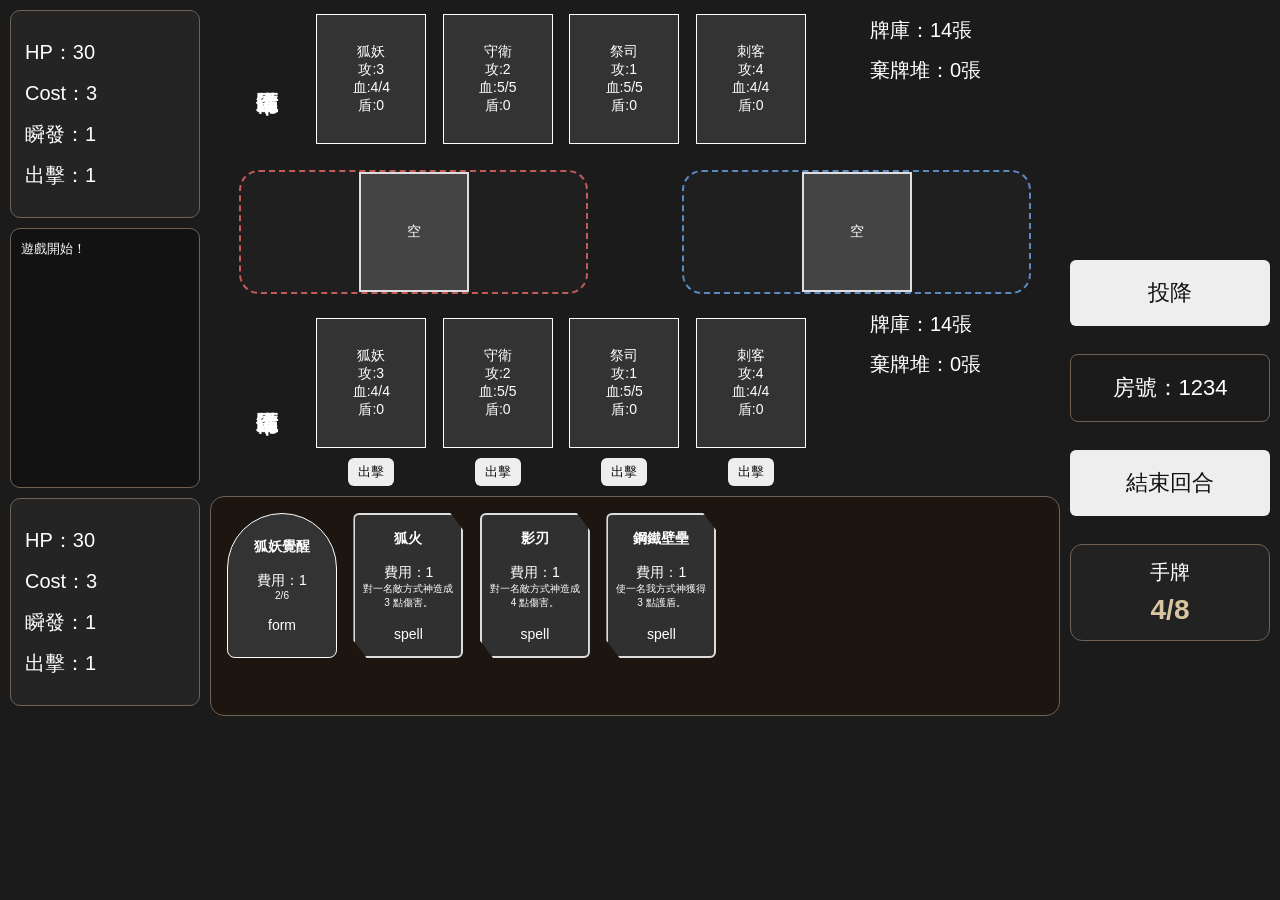
==== game.html @ 668560de "Update game.html" ====
<!DOCTYPE html>
<html lang="zh-TW">
<head>
    <meta charset="UTF-8">
    <meta name="viewport" content="width=device-width, initial-scale=1.0">
    <title>百聞牌簡化版</title>
    <link rel="stylesheet" href="style.css">
</head>
<body>

<div id="game" class="board-layout">

    <!-- 左側：敵方本體 / 戰鬥紀錄 / 我方本體 -->
    <aside id="left-panel">
        <div id="enemy-status" class="side-status"></div>

        <div id="battle-log" class="area-box"></div>

        <div id="player-status" class="side-status"></div>
    </aside>

    <!-- 中央戰場 -->
    <main id="center-panel">

        <!-- 敵方準備區 + 牌庫資訊 -->
        <section id="enemy-row" class="field-row">
            <div id="enemy-bench" class="bench-line"></div>
            <div id="enemy-deck-info" class="deck-info"></div>
        </section>

        <!-- 敵我戰鬥區 -->
        <section id="combat-row">
            <div id="enemy-combat" class="combat-box"></div>
            <div id="player-combat" class="combat-box"></div>
        </section>

        <!-- 我方準備區 + 牌庫資訊 -->
        <section id="player-row" class="field-row">
            <div id="player-bench" class="bench-line"></div>
            <div id="player-deck-info" class="deck-info"></div>
        </section>

        <!-- 手牌區 -->
        <section id="hand-area"></section>

    </main>

    <!-- 右側按鈕 -->
    <aside id="right-panel">
        <button onclick="surrender()">投降</button>
        <div class="room-box">房號：1234</div>
        <button onclick="endTurn()">結束回合</button>
        <div class="hand-count-box">
        <div>手牌</div>
        <div id="hand-count-text">4/8</div>
</div>
    </aside>

</div>

<!-- 載入順序不能亂 -->
<script src="cards.js"></script>
<script src="characters.js"></script>

<script src="combat.js"></script>
<script src="turn.js"></script>
<script src="death.js"></script>
<script src="effects.js"></script>
<!-- <script src="response.js"></script> -->
<script src="passive.js"></script>

<script src="ui.js"></script>
<script src="ai.js"></script>

<script src="game.js"></script>
    
</body>
</html>
---- style.css ----
html, body{
    width:100%;
    height:100%;
    margin:0;
    padding:0;
}

body{
    background:#1b1b1b;
    color:white;
    font-family:sans-serif;
    overflow:hidden;
}

/* =========================
   遊戲主版面
========================= */

#game.board-layout{
    width:100vw;
    height:100vh;

    display:grid;

    grid-template-columns:190px 1fr 200px;
    grid-template-rows:1fr;

    gap:10px;
    padding:10px;

    box-sizing:border-box;

    overflow:hidden;
}
/* =========================
   左側
========================= */

#left-panel{
    display:flex;
    flex-direction:column;
    gap:10px;
    overflow:hidden;
}

.side-status{
    border:1px solid #6f6255;
    border-radius:10px;
    background:rgba(255,255,255,0.04);

    padding:14px;
    min-height:120px;

    box-sizing:border-box;
}

.side-status h2{
    font-size:28px;
    margin:0 0 20px;
}

.side-status p{
    font-size:20px;
    margin:14px 0;
}

#battle-log{
    height:260px;

    border:1px solid #6f6255;
    border-radius:10px;

    background:rgba(0,0,0,0.35);

    padding:10px;

    overflow-y:auto;

    font-size:13px;
    line-height:1.5;
    text-align:left;

    box-sizing:border-box;

    flex:none;
}
/* =========================
   中央區
========================= */

#center-panel{
    display:flex;
    flex-direction:column;

    justify-content:flex-start;

    gap:10px;

    min-height:0;

    overflow:hidden;
}
.field-row{
    display:grid;
    grid-template-columns:1fr 190px;

    gap:16px;
    align-items:start;
}

/* =========================
   準備區
========================= */

.bench-wrapper{
    padding-top:8px;
}

.bench-line{
    display:flex;
    justify-content:center;
    align-items:center;

    gap:18px;

    height:100%;
    overflow:hidden;
}

.bench-title{
    writing-mode:vertical-rl;

    font-size:22px;
    font-weight:bold;

    margin-right:10px;
}

#enemy-bench{
    transform:translateY(-10px);
}

/* =========================
   牌庫資訊
========================= */

.deck-info{
    font-size:20px;
    line-height:2;
    text-align:left;
}

/* =========================
   中央戰鬥區
========================= */

#combat-row{
    display:grid;
    grid-template-columns:0.8fr 0.8fr;

    gap:36px;

    align-items:start;
}

.combat-box{
    width:85%;
    margin:0 auto;
    height:120px;

    border:2px dashed #666;
    border-radius:20px;

    background:rgba(255,255,255,0.02);

    display:flex;
    justify-content:center;
    align-items:center;

    position:relative;
}

#enemy-combat{
    border-color:#c35b5b;
}

#player-combat{
    border-color:#5b8ac3;
}

/* =========================
   右側
========================= */

#right-panel{
    display:flex;
    flex-direction:column;
    justify-content:center;

    gap:28px;
}

#right-panel button,
.room-box{
    width:100%;

    padding:18px;

    font-size:22px;

    box-sizing:border-box;
}

.room-box{
    border:1px solid #6f6255;
    border-radius:8px;

    text-align:center;
}

/* =========================
   手牌區
========================= */

#hand-area{
    overflow:hidden;
}

.hand-zone{
    height:220px;

    border:1px solid #6f6255;
    border-radius:14px;

    background:rgba(30,20,15,0.85);

    padding:10px;

    box-sizing:border-box;

    overflow-x:auto;
    overflow-y:hidden;

    white-space:nowrap;
}

/* =========================
   卡牌
========================= */

.card{
    position:relative;

    display:inline-flex;
    flex-direction:column;
    justify-content:center;
    align-items:center;
    vertical-align:top;

    width:110px;
    min-width:110px;
    height:130px;

    padding:8px;
    margin:6px;

    border:1px solid white;

    background:#333;
    color:white;

    font-size:14px;
    text-align:center;
    word-break:break-word;

    box-sizing:border-box;

    cursor:pointer;

    overflow:hidden;
}

.battle-card{
    width:90px;
    height:120px;

    background:#444;

    border:2px solid #ddd;
}
.bench-unit{
    display:inline-flex;
    flex-direction:column;
    align-items:center;

    gap:4px;
}

.bench-unit button{
    padding:5px 10px;
    font-size:13px;
}

/* =========================
   手牌卡牌
========================= */

.hand-card{
    width:110px;
    min-width:110px;
    height:145px;

    margin:6px;

    white-space:normal;
}

.hand-card small{
    font-size:10px;
}

/* =========================
   死亡角色
========================= */

.dead-card{
    position:relative;

    background:#1f1f1f;
    color:#777;

    opacity:0.45;

    filter:grayscale(100%);

    border:2px solid #777;
}

.dead-card::after{
    content:"氣絕";

    position:absolute;
    top:6px;
    right:6px;

    background:#7a1f1f;
    color:white;

    font-size:12px;
    font-weight:bold;

    padding:2px 6px;
    border-radius:6px;
}

.dead-text{
    color:#999;
    text-decoration:line-through;
}

/* =========================
   選目標提示
========================= */

.selecting-message{
    color:#ff7777;
    font-weight:bold;
    text-align:center;
}

/* =========================
   法術牌
========================= */

.hand-card.spell{
    background:#303030;
    color:white;

    border:2px solid #dddddd;

    clip-path:polygon(
        0% 0%,
        88% 0%,
        100% 12%,
        100% 100%,
        12% 100%,
        0% 88%
    );
}

/* =========================
   戰鬥牌
========================= */

.hand-card.combat{
    background:#eee8dc;
    color:#222;

    border:3px solid #7a4b4b;

    clip-path:polygon(
        10% 0%,
        90% 0%,
        100% 10%,
        100% 100%,
        0% 100%,
        0% 10%
    );
}

/* =========================
   型態牌
========================= */

.hand-card.form{
    border-radius:70px 70px 10px 10px;
}

/* =========================
   按鈕
========================= */

button{
    cursor:pointer;

    border:none;
    border-radius:6px;

    background:#eee;
    color:#111;
}

button:disabled{
    opacity:0.5;
    cursor:not-allowed;
}

/* =========================
   手機版
========================= */

@media (max-width: 900px), (max-height: 500px){

    body{
        overflow-y:auto;
        overflow-x:hidden;
    }

    #game.board-layout{
        height:auto;
        min-height:100vh;

        display:flex;
        flex-direction:column;

        padding:8px;
    }

    #left-panel{
        order:1;
    }

    #center-panel{
        order:2;

        display:flex;
        flex-direction:column;

        overflow:visible;
    }

    #right-panel{
        order:3;
    }

    .field-row{
        display:flex;
        flex-direction:column;
    }

    .bench-line{
        justify-content:flex-start;

        overflow-x:auto;
        overflow-y:hidden;

        width:100%;
    }

    .bench-title{
        writing-mode:horizontal-tb;
    }

    #combat-row{
        display:flex;
        flex-direction:column;

        gap:12px;
    }

    .combat-box{
        min-height:180px;
    }

    #hand-area{
        min-height:220px;
    }

    .hand-zone{
        height:220px;
    }
}

/* =========================
   首頁 / 模式選擇
========================= */

body.menu-page{
    display:flex;
    justify-content:center;
    align-items:center;

    width:100vw;
    height:100vh;

    background:#1b1b1b;

    overflow:hidden;
}

.menu-container{
    display:flex;
    flex-direction:column;
    align-items:center;

    gap:20px;
}

.menu-container h1{
    font-size:48px;
    margin:0;
}

.menu-container button{
    width:240px;

    padding:18px 24px;

    font-size:24px;

    border:none;
    border-radius:12px;

    background:#444;
    color:white;

    cursor:pointer;

    transition:0.2s;
}

.menu-container button:hover{
    background:#666;
}

.menu-container button:disabled{
    background:#222;
    color:#777;

    cursor:not-allowed;
}

.hand-count-box{
    border:1px solid #6f6255;
    border-radius:12px;

    background:rgba(255,255,255,0.03);

    padding:14px;

    text-align:center;

    display:flex;
    flex-direction:column;
    gap:8px;

    color:white;

    font-size:20px;
}

#hand-count-text{
    font-size:28px;
    font-weight:bold;

    color:#d8c6a0;
}
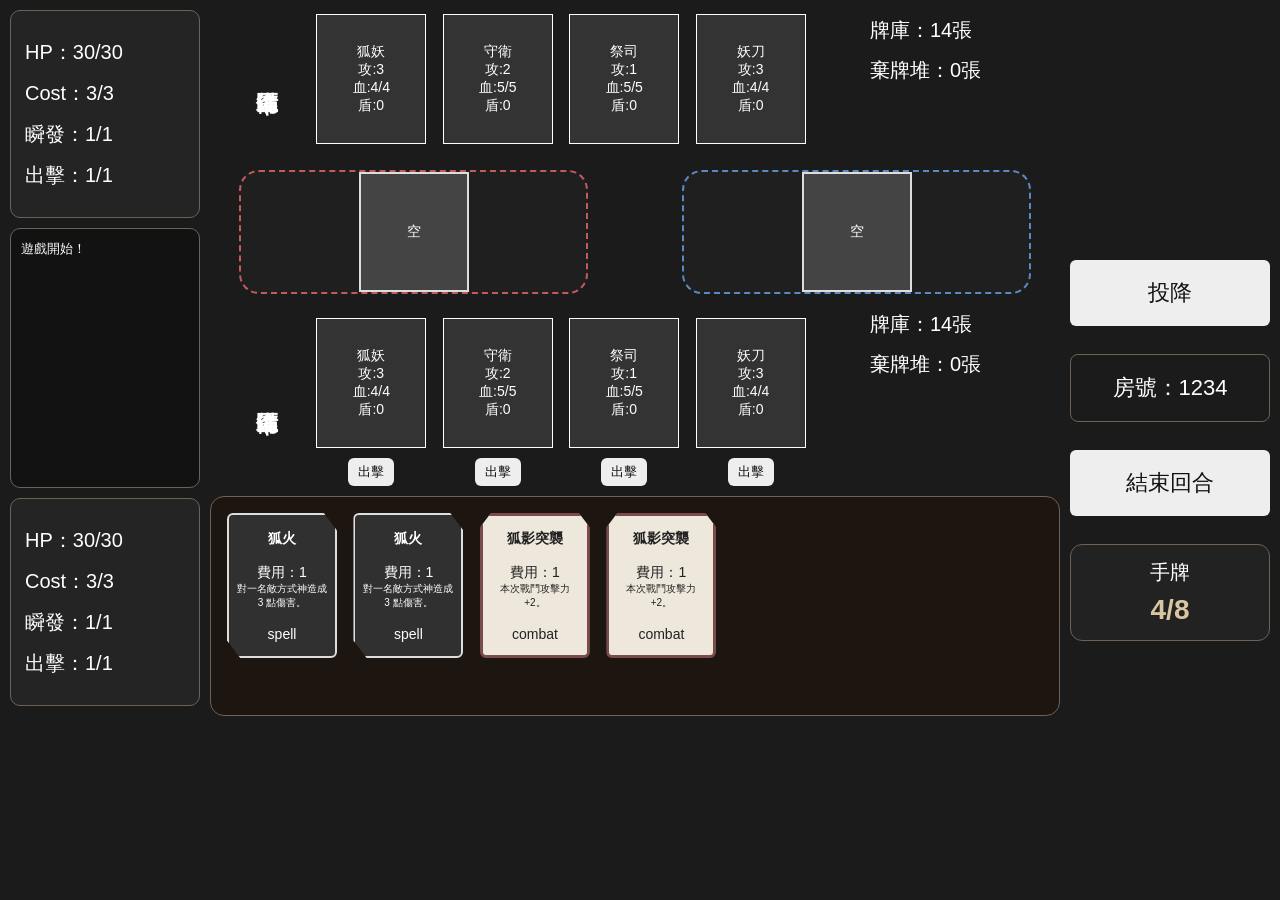
==== commit 7473ce75: "Update game.html" ====
--- a/game.html
+++ b/game.html
@@ -68,7 +68,7 @@
 <script src="effects.js"></script>
 <!-- <script src="response.js"></script> -->
 <script src="passive.js"></script>
-
+<script src="combatEffects.js"></script>
 <script src="ui.js"></script>
 <script src="ai.js"></script>
 
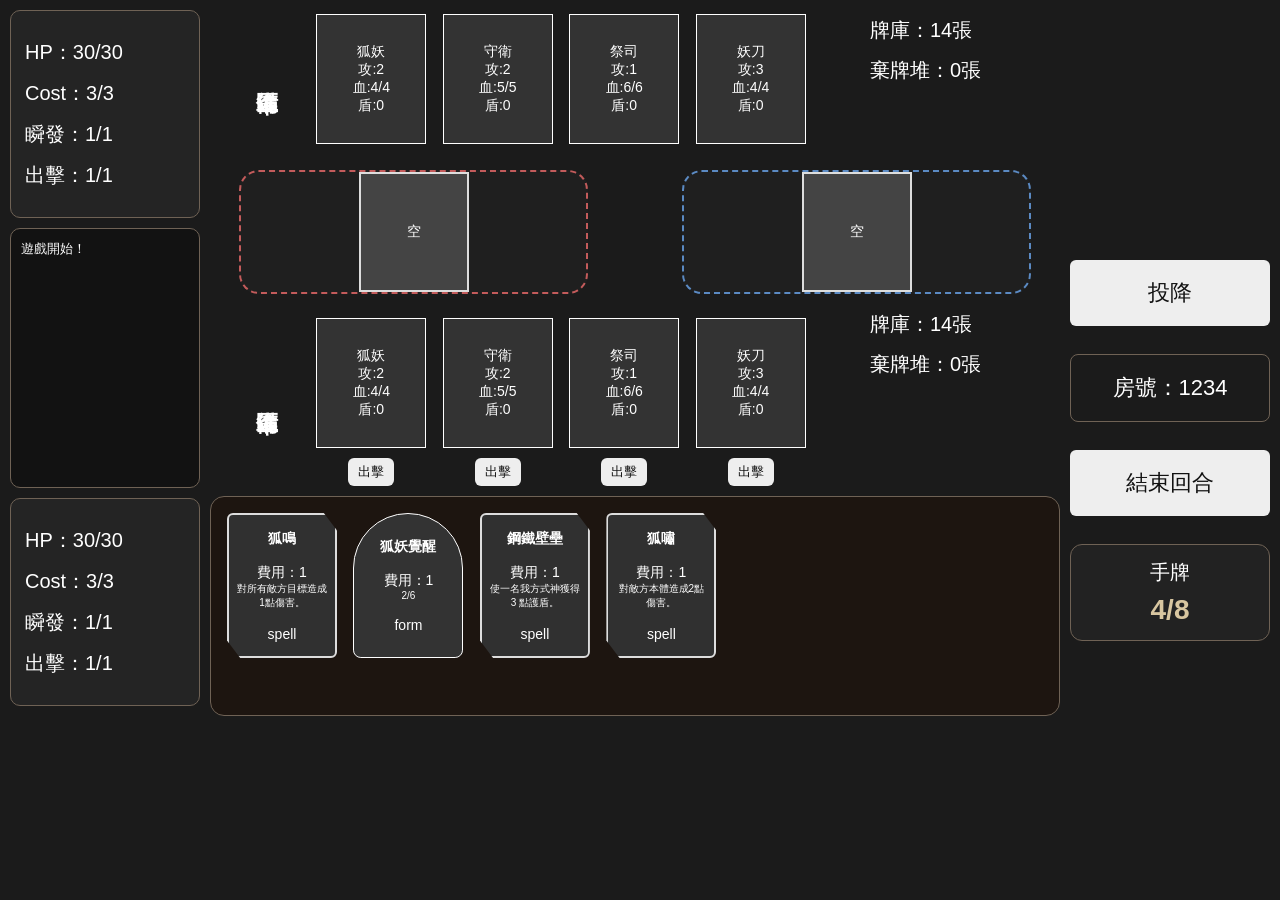
==== commit c564f82e: "Update game.html" ====
--- a/game.html
+++ b/game.html
@@ -60,6 +60,7 @@
 
 <!-- 載入順序不能亂 -->
 <script src="cards.js"></script>
+<script src="decks.js"></script>
 <script src="characters.js"></script>
 
 <script src="combat.js"></script>
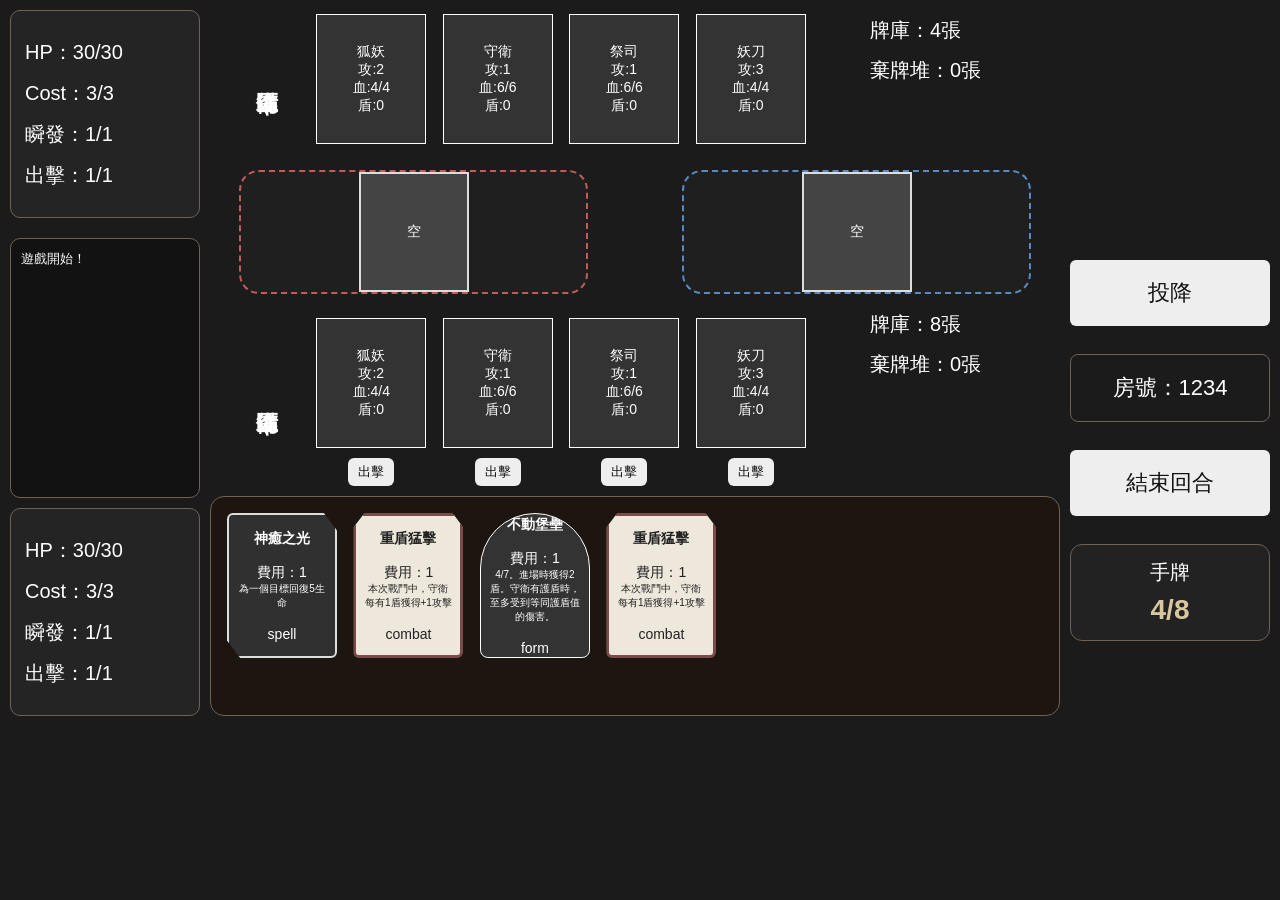
==== commit c922f551: "Update game.html" ====
--- a/game.html
+++ b/game.html
@@ -13,9 +13,8 @@
     <!-- 左側：敵方本體 / 戰鬥紀錄 / 我方本體 -->
     <aside id="left-panel">
         <div id="enemy-status" class="side-status"></div>
-
+        <div id="unit-info-panel"></div>
         <div id="battle-log" class="area-box"></div>
-
         <div id="player-status" class="side-status"></div>
     </aside>
 
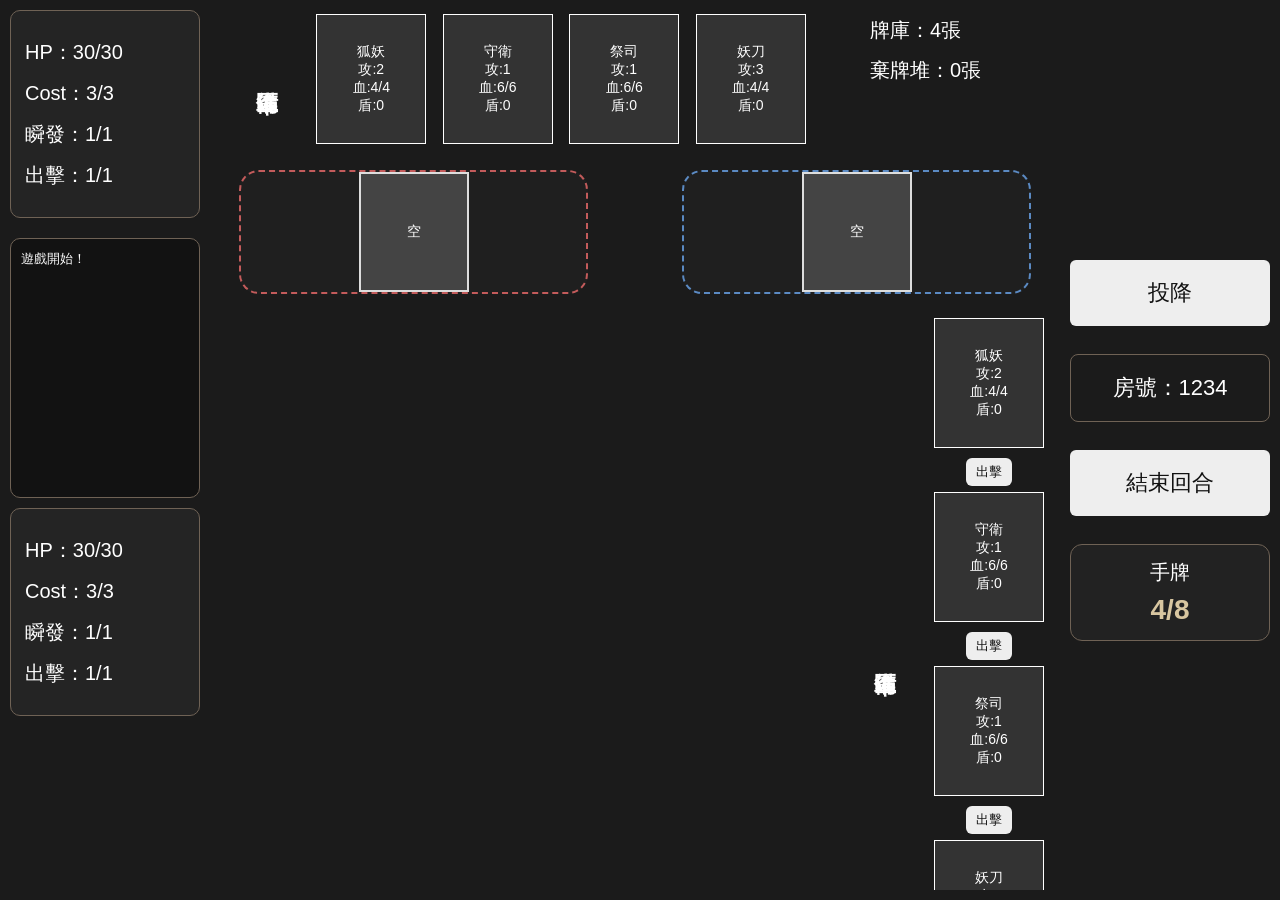
==== commit a523c404: "Update game.html" ====
--- a/game.html
+++ b/game.html
@@ -35,6 +35,7 @@
 
         <!-- 我方準備區 + 牌庫資訊 -->
         <section id="player-row" class="field-row">
+            <div id="unit-info-panel"></div>
             <div id="player-bench" class="bench-line"></div>
             <div id="player-deck-info" class="deck-info"></div>
         </section>
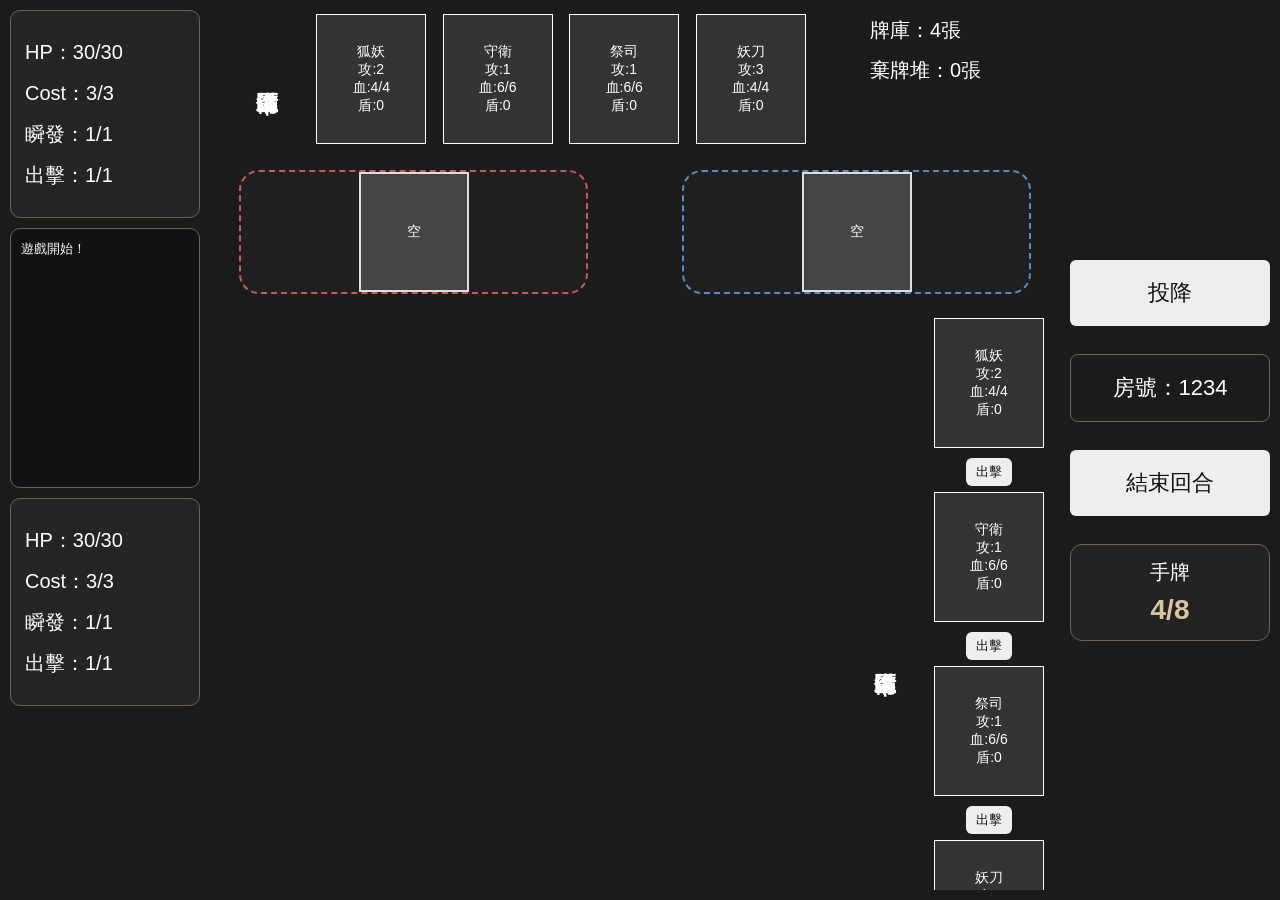
==== commit e5ae86f7: "Update game.html" ====
--- a/game.html
+++ b/game.html
@@ -13,7 +13,6 @@
     <!-- 左側：敵方本體 / 戰鬥紀錄 / 我方本體 -->
     <aside id="left-panel">
         <div id="enemy-status" class="side-status"></div>
-        <div id="unit-info-panel"></div>
         <div id="battle-log" class="area-box"></div>
         <div id="player-status" class="side-status"></div>
     </aside>
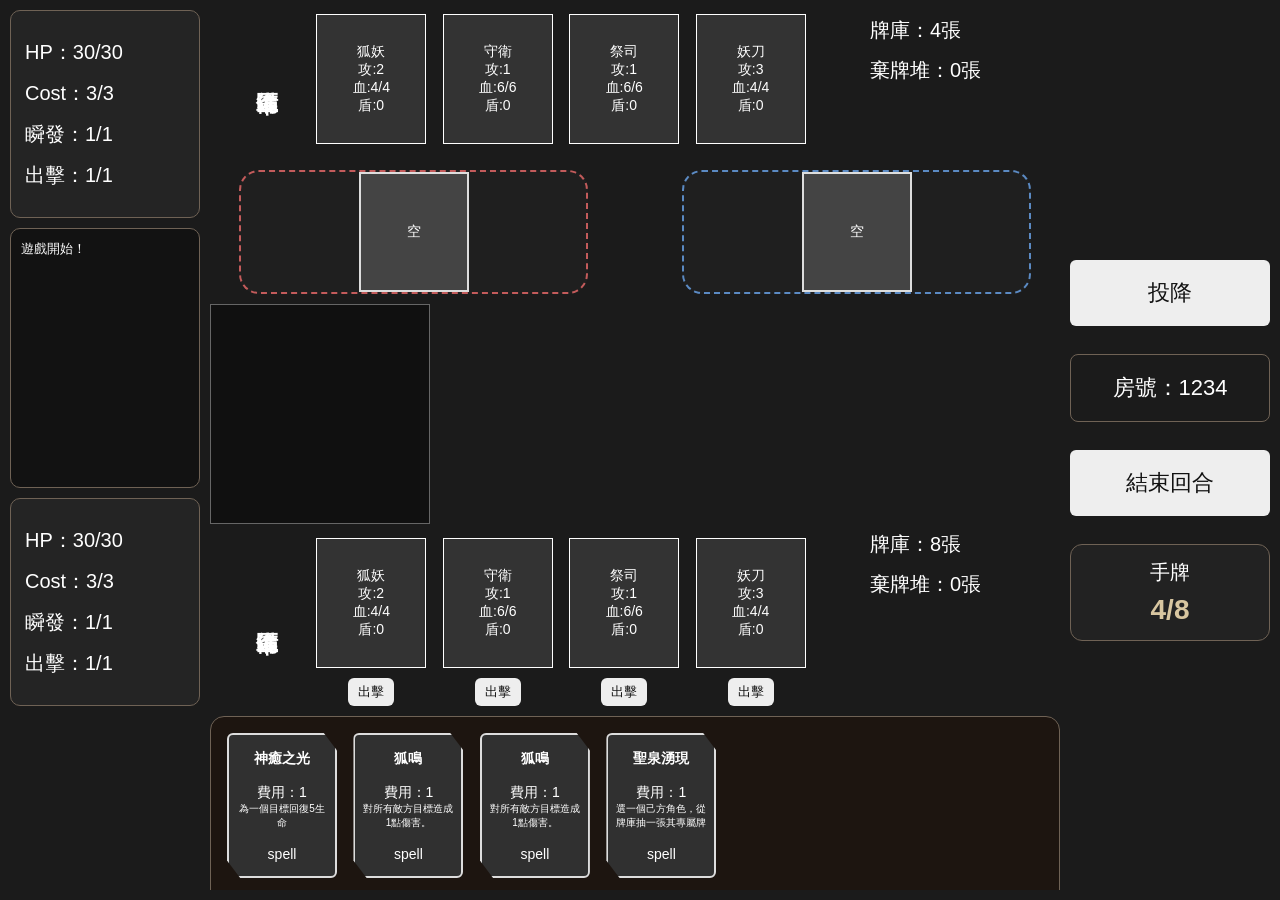
==== commit 7f53557a: "Update game.html" ====
--- a/game.html
+++ b/game.html
@@ -33,11 +33,13 @@
         </section>
 
         <!-- 我方準備區 + 牌庫資訊 -->
-        <section id="player-row" class="field-row">
+        <div id="bottom-area">
             <div id="unit-info-panel"></div>
-            <div id="player-bench" class="bench-line"></div>
-            <div id="player-deck-info" class="deck-info"></div>
-        </section>
+            <section id="player-row" class="field-row">
+                <div id="player-bench" class="bench-line"></div>
+                <div id="player-deck-info" class="deck-info"></div>
+            </section>
+        </div>
 
         <!-- 手牌區 -->
         <section id="hand-area"></section>
--- a/style.css
+++ b/style.css
@@ -595,3 +595,19 @@
 
     color:#d8c6a0;
 }
+
+#unit-info-panel{
+    width: 220px;
+    min-height: 220px;
+    border: 1px solid #666;
+    background: rgba(0,0,0,0.4);
+    color: white;
+    padding: 10px;
+    margin-right: 20px;
+    box-sizing: border-box;
+}
+
+#unit-info-panel button{
+    float: right;
+    margin-bottom: 10px;
+}
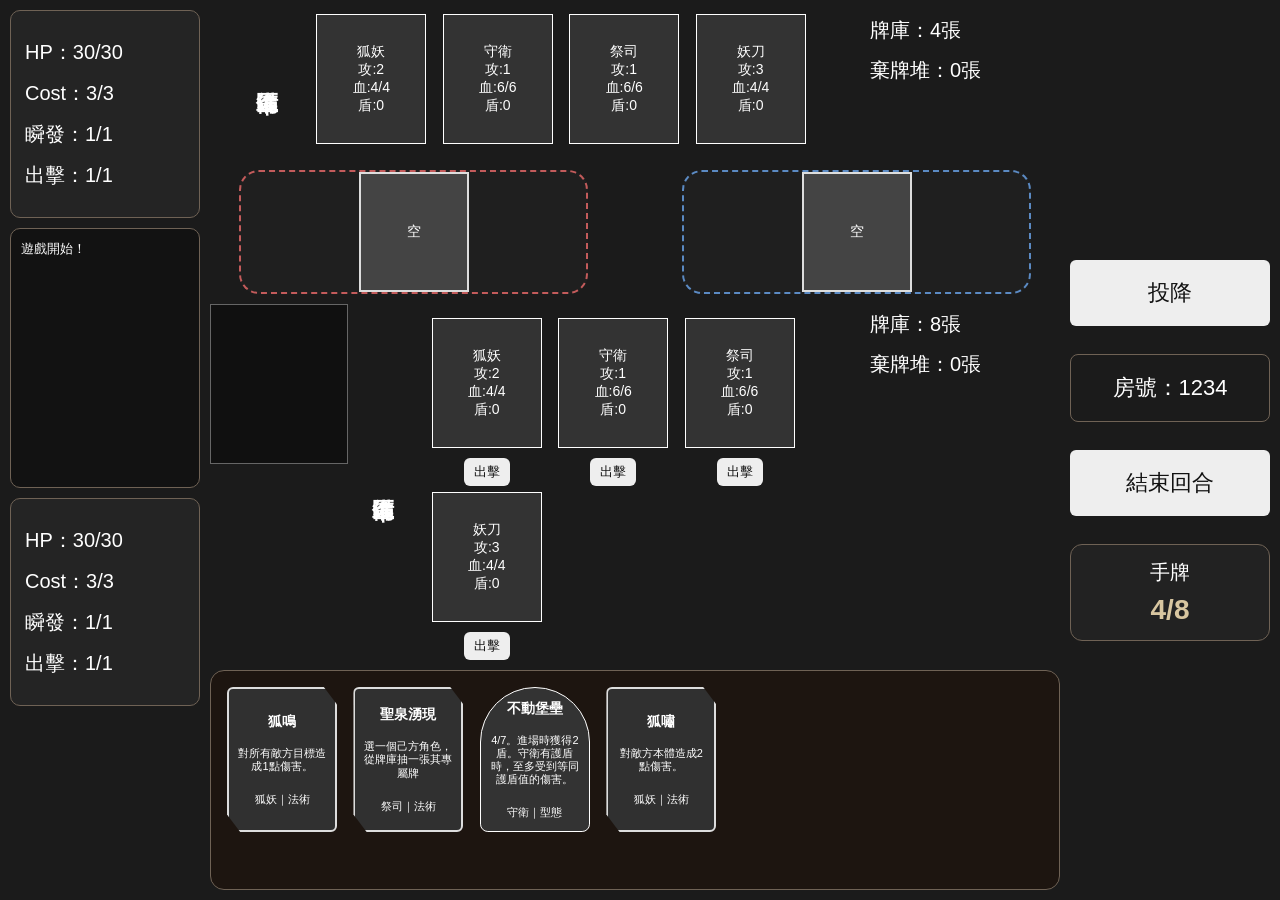
==== commit 368d7b3f: "Update game.html" ====
--- a/game.html
+++ b/game.html
@@ -63,7 +63,7 @@
 <script src="cards.js"></script>
 <script src="decks.js"></script>
 <script src="characters.js"></script>
-
+<script src="status.js"></script>
 <script src="combat.js"></script>
 <script src="turn.js"></script>
 <script src="death.js"></script>
--- a/style.css
+++ b/style.css
@@ -597,17 +597,37 @@
 }
 
 #unit-info-panel{
-    width: 220px;
-    min-height: 220px;
+    width: 150px;
+    min-height: 160px;
     border: 1px solid #666;
     background: rgba(0,0,0,0.4);
     color: white;
     padding: 10px;
     margin-right: 20px;
     box-sizing: border-box;
+    font-size: 14px;
+    overflow-wrap: break-word;
 }
 
 #unit-info-panel button{
     float: right;
     margin-bottom: 10px;
 }
+
+#bottom-area{
+    display: flex;
+    align-items: flex-start;
+}
+
+.hand-card small{
+    font-size: 11px;
+    line-height: 1.2;
+    display: block;
+}
+
+.card-footer{
+    font-size: 11px;
+    line-height: 1.2;
+    display: block;
+    margin-top: 4px;
+}
